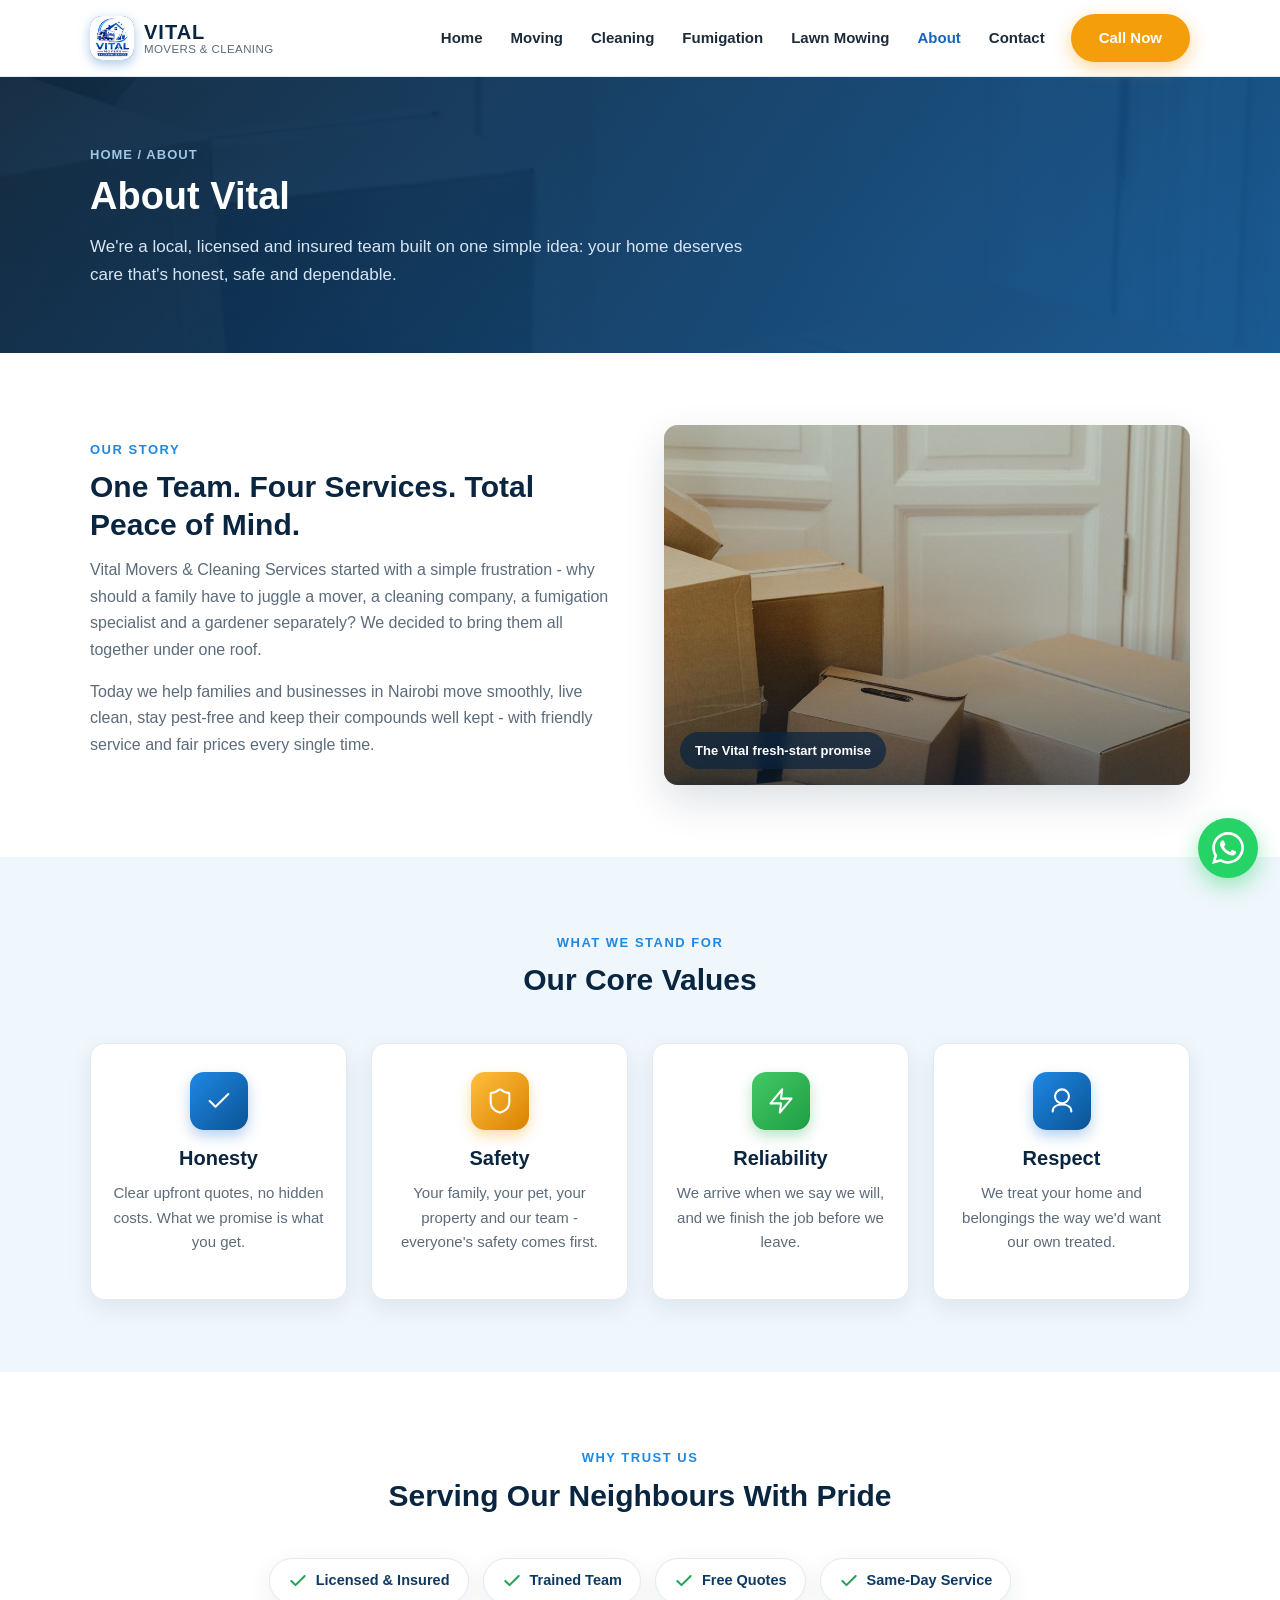
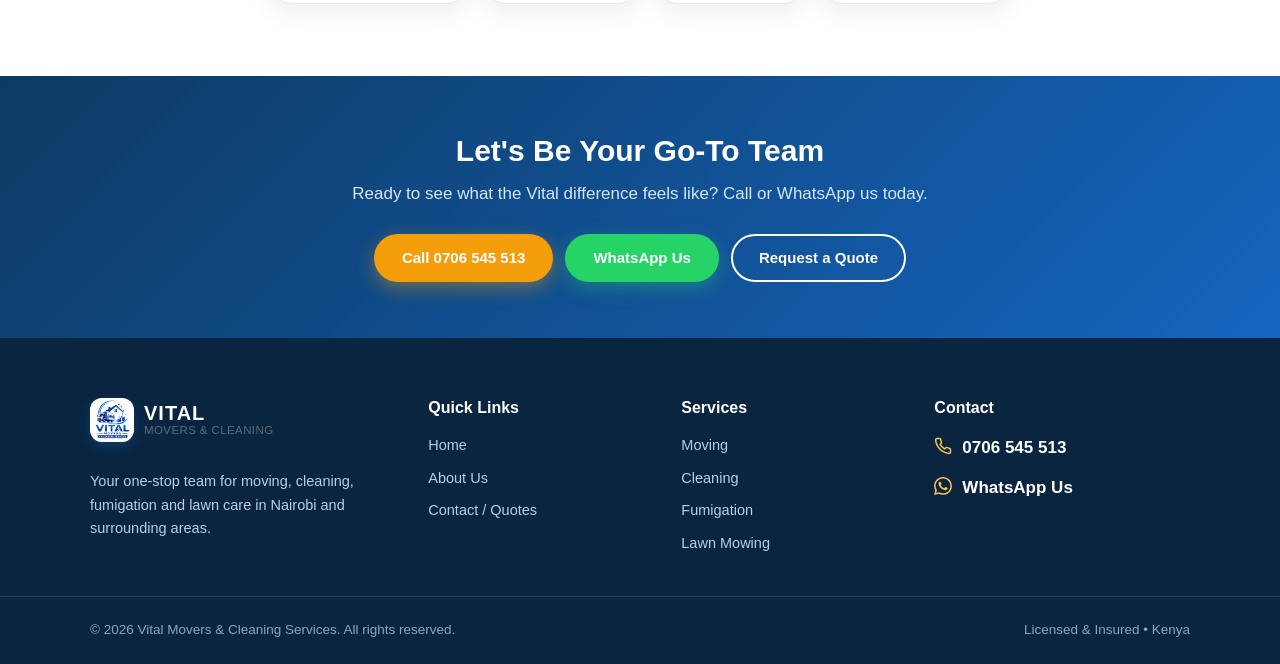
==== about.html @ 41d0fff6 "Initial commit: Vital Movers website" ====
<!DOCTYPE html>
<html lang="en">
<head>
  <meta charset="UTF-8" />
  <meta name="viewport" content="width=device-width, initial-scale=1.0" />
  <title>About Us | Vital Movers &amp; Cleaning Services</title>
  <meta name="description" content="Meet Vital Movers and Cleaning Services - a licensed and insured local team for moving, cleaning, fumigation and lawn care in Nairobi and surrounding areas. Call 0706 545 513." />
  <link rel="stylesheet" href="css/style.css" />
</head>
<body>

  <!-- ================= HEADER ================= -->
  <header class="site-header" id="site-header">
    <div class="container header-inner">
      <a href="index.html" class="brand" aria-label="Vital Movers &amp; Cleaning Services - Home">
        <span class="brand-mark">
          <img src="img/logo.png" alt="Vital Movers &amp; Cleaning Services logo" />
        </span>
        <span class="brand-text">
          <strong>VITAL</strong>
          <span>Movers &amp; Cleaning</span>
        </span>
      </a>
      <nav class="main-nav" id="main-nav" aria-label="Main navigation">
        <a href="index.html">Home</a>
        <a href="moving.html">Moving</a>
        <a href="cleaning.html">Cleaning</a>
        <a href="fumigation.html">Fumigation</a>
        <a href="lawn-mowing.html">Lawn Mowing</a>
        <a href="about.html" class="active">About</a>
        <a href="contact.html">Contact</a>
        <a href="tel:+254706545513" class="btn btn-gold nav-call">Call Now</a>
      </nav>
      <button class="nav-toggle" id="nav-toggle" aria-label="Toggle menu" aria-expanded="false">
        <span></span><span></span><span></span>
      </button>
    </div>
  </header>

  <!-- ================= PAGE HERO ================= -->
  <section class="page-hero about">
    <div class="container">
      <span class="breadcrumb">Home / About</span>
      <h1>About Vital</h1>
      <p>We're a local, licensed and insured team built on one simple idea: your home deserves care that's honest, safe and dependable.</p>
    </div>
  </section>

  <!-- ================= STORY ================= -->
  <section class="section">
    <div class="container split">
      <div>
        <span class="eyebrow">Our Story</span>
        <h2>One Team. Four Services. Total Peace of Mind.</h2>
        <p>
          Vital Movers &amp; Cleaning Services started with a simple frustration - why should a
          family have to juggle a mover, a cleaning company, a fumigation specialist and a
          gardener separately? We decided to bring them all together under one roof.
        </p>
        <p>
          Today we help families and businesses in Nairobi move smoothly, live clean,
          stay pest-free and keep their compounds well kept - with friendly service and fair
          prices every single time.
        </p>
      </div>
      <figure class="split-media">
        <img src="img/moving-2.jpg" alt="Moving boxes stacked in a bright new home - a fresh start" loading="lazy" />
        <figcaption>The Vital fresh-start promise</figcaption>
      </figure>
    </div>
  </section>

  <!-- ================= VALUES ================= -->
  <section class="section alt">
    <div class="container">
      <div class="section-title">
        <span class="eyebrow">What We Stand For</span>
        <h2>Our Core Values</h2>
      </div>
      <div class="services-grid">
        <div class="card value-card">
          <span class="card-icon">
            <svg viewBox="0 0 24 24" fill="none" stroke="currentColor" stroke-width="1.8" stroke-linecap="round" stroke-linejoin="round"><path d="M20 6 9 17l-5-5"/></svg>
          </span>
          <h3>Honesty</h3>
          <p>Clear upfront quotes, no hidden costs. What we promise is what you get.</p>
        </div>
        <div class="card value-card">
          <span class="card-icon gold">
            <svg viewBox="0 0 24 24" fill="none" stroke="currentColor" stroke-width="1.8" stroke-linecap="round" stroke-linejoin="round"><path d="M20 13c0 5-3.5 7.5-7.66 8.95a1 1 0 0 1-.67-.01C7.5 20.5 4 18 4 13V6a1 1 0 0 1 1-1c2 0 4.5-1.2 6.24-2.72a1.17 1.17 0 0 1 1.52 0C14.51 3.81 17 5 19 5a1 1 0 0 1 1 1z"/></svg>
          </span>
          <h3>Safety</h3>
          <p>Your family, your pet, your property and our team - everyone's safety comes first.</p>
        </div>
        <div class="card value-card">
          <span class="card-icon green">
            <svg viewBox="0 0 24 24" fill="none" stroke="currentColor" stroke-width="1.8" stroke-linecap="round" stroke-linejoin="round"><path d="M13 2 3 14h9l-1 8 10-12h-9l1-8z"/></svg>
          </span>
          <h3>Reliability</h3>
          <p>We arrive when we say we will, and we finish the job before we leave.</p>
        </div>
        <div class="card value-card">
          <span class="card-icon">
            <svg viewBox="0 0 24 24" fill="none" stroke="currentColor" stroke-width="1.8" stroke-linecap="round" stroke-linejoin="round"><circle cx="12" cy="8" r="6"/><path d="M4 21c0-4 3.5-6 8-6s8 2 8 6"/></svg>
          </span>
          <h3>Respect</h3>
          <p>We treat your home and belongings the way we'd want our own treated.</p>
        </div>
      </div>
    </div>
  </section>

  <!-- ================= STATS / TRUST ================= -->
  <section class="section">
    <div class="container">
      <div class="section-title">
        <span class="eyebrow">Why Trust Us</span>
        <h2>Serving Our Neighbours With Pride</h2>
      </div>
      <ul class="trust">
        <li><svg viewBox="0 0 24 24" fill="none" stroke="currentColor" stroke-width="2.4" stroke-linecap="round" stroke-linejoin="round"><path d="M20 6 9 17l-5-5"/></svg> Licensed &amp; Insured</li>
        <li><svg viewBox="0 0 24 24" fill="none" stroke="currentColor" stroke-width="2.4" stroke-linecap="round" stroke-linejoin="round"><path d="M20 6 9 17l-5-5"/></svg> Trained Team</li>
        <li><svg viewBox="0 0 24 24" fill="none" stroke="currentColor" stroke-width="2.4" stroke-linecap="round" stroke-linejoin="round"><path d="M20 6 9 17l-5-5"/></svg> Free Quotes</li>
        <li><svg viewBox="0 0 24 24" fill="none" stroke="currentColor" stroke-width="2.4" stroke-linecap="round" stroke-linejoin="round"><path d="M20 6 9 17l-5-5"/></svg> Same-Day Service</li>
      </ul>
    </div>
  </section>

  <!-- ================= CTA ================= -->
  <section class="cta-band">
    <div class="container">
      <h2>Let's Be Your Go-To Team</h2>
      <p>Ready to see what the Vital difference feels like? Call or WhatsApp us today.</p>
      <div style="display:flex;flex-wrap:wrap;gap:12px;justify-content:center;">
        <a href="tel:+254706545513" class="btn btn-gold">Call 0706 545 513</a>
        <a href="https://wa.me/254706545513" target="_blank" rel="noopener" class="btn btn-wa">WhatsApp Us</a>
        <a href="contact.html" class="btn btn-outline" style="border-color:#ffffff;color:#fff;">Request a Quote</a>
      </div>
    </div>
  </section>

  <!-- ================= FOOTER ================= -->
  <footer class="site-footer">
    <div class="container">
      <div class="footer-grid">
        <div>
          <a href="index.html" class="brand" style="margin-bottom:14px;">
            <span class="brand-mark">
              <img src="img/logo.png" alt="Vital Movers &amp; Cleaning Services logo" />
            </span>
            <span class="brand-text">
              <strong style="color:#fff;">VITAL</strong>
              <span>Movers &amp; Cleaning</span>
            </span>
          </a>
          <p style="margin-top:14px;font-size:14.5px;">Your one-stop team for moving, cleaning, fumigation and lawn care in Nairobi and surrounding areas.</p>
        </div>
        <div>
          <h4>Quick Links</h4>
          <ul class="footer-links">
            <li><a href="index.html">Home</a></li>
            <li><a href="about.html">About Us</a></li>
            <li><a href="contact.html">Contact / Quotes</a></li>
          </ul>
        </div>
        <div>
          <h4>Services</h4>
          <ul class="footer-links">
            <li><a href="moving.html">Moving</a></li>
            <li><a href="cleaning.html">Cleaning</a></li>
            <li><a href="fumigation.html">Fumigation</a></li>
            <li><a href="lawn-mowing.html">Lawn Mowing</a></li>
          </ul>
        </div>
        <div>
          <h4>Contact</h4>
          <ul class="footer-contact">
            <li>
              <svg viewBox="0 0 24 24" fill="none" stroke="currentColor" stroke-width="2" stroke-linecap="round" stroke-linejoin="round"><path d="M22 16.92v3a2 2 0 0 1-2.18 2 19.79 19.79 0 0 1-8.63-3.07 19.5 19.5 0 0 1-6-6 19.79 19.79 0 0 1-3.07-8.67A2 2 0 0 1 4.11 2h3a2 2 0 0 1 2 1.72c.13.96.36 1.9.7 2.81a2 2 0 0 1-.45 2.11L8.09 9.91a16 16 0 0 0 6 6l1.27-1.27a2 2 0 0 1 2.11-.45c.91.34 1.85.57 2.81.7A2 2 0 0 1 22 16.92z"/></svg>
              <a class="call-link" href="tel:+254706545513">0706 545 513</a>
            </li>
            <li>
              <svg viewBox="0 0 24 24" fill="currentColor"><path d="M17.472 14.382c-.297-.149-1.758-.867-2.03-.967-.273-.099-.471-.148-.67.15-.197.297-.767.966-.94 1.164-.173.199-.347.223-.644.075-.297-.15-1.255-.463-2.39-1.475-.883-.788-1.48-1.761-1.653-2.059-.173-.297-.018-.458.13-.606.134-.133.298-.347.446-.52.149-.174.198-.298.298-.497.099-.198.05-.371-.025-.52-.075-.149-.669-1.612-.916-2.207-.242-.579-.487-.5-.669-.51-.173-.008-.371-.01-.57-.01-.198 0-.52.074-.792.372-.272.297-1.04 1.016-1.04 2.479 0 1.462 1.065 2.875 1.213 3.074.149.198 2.096 3.2 5.077 4.487.709.306 1.262.489 1.694.625.712.227 1.36.195 1.871.118.571-.085 1.758-.719 2.006-1.413.248-.694.248-1.289.173-1.413-.074-.124-.272-.198-.57-.347m-5.421 7.403h-.004a9.87 9.87 0 0 1-5.031-1.378l-.361-.214-3.741.982.998-3.648-.235-.374a9.86 9.86 0 0 1-1.51-5.26c.001-5.45 4.436-9.884 9.888-9.884 2.64 0 5.122 1.03 6.988 2.898a9.825 9.825 0 0 1 2.893 6.994c-.003 5.45-4.437 9.884-9.885 9.884m8.413-18.297A11.815 11.815 0 0 0 12.05 0C5.495 0 .16 5.335.157 11.892c0 2.096.547 4.142 1.588 5.945L.057 24l6.305-1.654a11.882 11.882 0 0 0 5.683 1.448h.005c6.554 0 11.89-5.335 11.893-11.893a11.821 11.821 0 0 0-3.48-8.413Z"/></svg>
              <a class="call-link" href="https://wa.me/254706545513" target="_blank" rel="noopener">WhatsApp Us</a>
            </li>
          </ul>
        </div>
      </div>
    </div>
    <div class="footer-bottom">
      <div class="container">
        <span>© <span id="year"></span> Vital Movers &amp; Cleaning Services. All rights reserved.</span>
        <span>Licensed &amp; Insured • Kenya</span>
      </div>
    </div>
  </footer>

  <!-- WhatsApp floating button -->
  <a href="https://wa.me/254706545513" class="whatsapp-float" target="_blank" rel="noopener" aria-label="Chat with us on WhatsApp">
    <svg viewBox="0 0 24 24" fill="currentColor"><path d="M17.472 14.382c-.297-.149-1.758-.867-2.03-.967-.273-.099-.471-.148-.67.15-.197.297-.767.966-.94 1.164-.173.199-.347.223-.644.075-.297-.15-1.255-.463-2.39-1.475-.883-.788-1.48-1.761-1.653-2.059-.173-.297-.018-.458.13-.606.134-.133.298-.347.446-.52.149-.174.198-.298.298-.497.099-.198.05-.371-.025-.52-.075-.149-.669-1.612-.916-2.207-.242-.579-.487-.5-.669-.51-.173-.008-.371-.01-.57-.01-.198 0-.52.074-.792.372-.272.297-1.04 1.016-1.04 2.479 0 1.462 1.065 2.875 1.213 3.074.149.198 2.096 3.2 5.077 4.487.709.306 1.262.489 1.694.625.712.227 1.36.195 1.871.118.571-.085 1.758-.719 2.006-1.413.248-.694.248-1.289.173-1.413-.074-.124-.272-.198-.57-.347m-5.421 7.403h-.004a9.87 9.87 0 0 1-5.031-1.378l-.361-.214-3.741.982.998-3.648-.235-.374a9.86 9.86 0 0 1-1.51-5.26c.001-5.45 4.436-9.884 9.888-9.884 2.64 0 5.122 1.03 6.988 2.898a9.825 9.825 0 0 1 2.893 6.994c-.003 5.45-4.437 9.884-9.885 9.884m8.413-18.297A11.815 11.815 0 0 0 12.05 0C5.495 0 .16 5.335.157 11.892c0 2.096.547 4.142 1.588 5.945L.057 24l6.305-1.654a11.882 11.882 0 0 0 5.683 1.448h.005c6.554 0 11.89-5.335 11.893-11.893a11.821 11.821 0 0 0-3.48-8.413Z"/></svg>
  </a>

  <script src="js/main.js"></script>
  <script>document.getElementById("year").textContent = new Date().getFullYear();</script>
</body>
</html>
---- css/style.css ----
/* ============================================================
   Vital Movers & Cleaning Services
   Shared stylesheet - Professional blue + white theme
   ============================================================ */

:root {
  --blue-900: #0a2540;
  --blue-800: #0d3a63;
  --blue-700: #0b5394;
  --blue-600: #1565c0;
  --blue-500: #1e88e5;
  --blue-100: #d9ecfb;
  --blue-50: #eff6fc;
  --white: #ffffff;
  --ink: #1c2b3a;
  --muted: #5c6b7a;
  --line: #e2eaf2;
  --accent: #f59e0b;
  --accent-dark: #d98200;
  --wa: #25d366;
  --radius: 14px;
  --radius-sm: 10px;
  --shadow: 0 8px 24px rgba(10, 37, 64, 0.08);
  --shadow-lg: 0 16px 40px rgba(10, 37, 64, 0.14);
  --maxw: 1140px;
}

* { box-sizing: border-box; margin: 0; padding: 0; }

html { scroll-behavior: smooth; }

body {
  font-family: "Segoe UI", "Helvetica Neue", Arial, sans-serif;
  color: var(--ink);
  background: var(--white);
  line-height: 1.65;
  -webkit-font-smoothing: antialiased;
}

img { max-width: 100%; display: block; }
a { color: var(--blue-600); text-decoration: none; }
a:hover { color: var(--blue-700); }
ul { list-style: none; }

.container {
  width: 100%;
  max-width: var(--maxw);
  margin: 0 auto;
  padding: 0 20px;
}

.section { padding: 72px 0; }
.section.alt { background: var(--blue-50); }
.section.tight { padding: 48px 0; }

/* ---------- Typography ---------- */
h1, h2, h3, h4 { color: var(--blue-900); line-height: 1.25; }
h2 { font-size: 30px; margin-bottom: 12px; }
h3 { font-size: 20px; margin-bottom: 8px; }
.section-title { text-align: center; max-width: 640px; margin: 0 auto 44px; }
.section-title .eyebrow,
.eyebrow {
  display: inline-block;
  color: var(--blue-500);
  font-weight: 700;
  letter-spacing: 1.5px;
  text-transform: uppercase;
  font-size: 13px;
  margin-bottom: 8px;
}
.section-title p { color: var(--muted); }

/* ---------- Buttons ---------- */
.btn {
  display: inline-flex;
  align-items: center;
  justify-content: center;
  gap: 8px;
  padding: 13px 26px;
  border-radius: 999px;
  font-weight: 700;
  font-size: 15px;
  border: 2px solid transparent;
  cursor: pointer;
  transition: transform .15s ease, box-shadow .15s ease, background .15s ease;
  line-height: 1.2;
}
.btn svg { width: 18px; height: 18px; flex: 0 0 auto; }
.btn:hover { transform: translateY(-2px); }
.btn:focus-visible { outline: 2px solid var(--blue-500); outline-offset: 2px; }
.btn:active { transform: translateY(1px); }

.btn-blue { background: var(--blue-600); color: #fff; box-shadow: var(--shadow); }
.btn-blue:hover { background: var(--blue-700); color: #fff; }

.btn-gold { background: var(--accent); color: #fff; box-shadow: 0 6px 18px rgba(245, 158, 11, .4); }
.btn-gold:hover { background: var(--accent-dark); color: #fff; }

.btn-wa { background: var(--wa); color: #fff; box-shadow: 0 6px 18px rgba(37, 211, 102, .35); }
.btn-wa:hover { background: #1eb958; color: #fff; }

.btn-outline { border-color: #cddae6; color: var(--blue-800); background: transparent; }
.btn-outline:hover { border-color: var(--blue-600); color: var(--blue-600); background: var(--blue-50); }

.btn-sm { padding: 9px 18px; font-size: 14px; }

/* ---------- Header / Nav ---------- */
.site-header {
  position: sticky;
  top: 0;
  z-index: 100;
  background: var(--white);
  border-bottom: 1px solid var(--line);
  transition: box-shadow .2s ease;
}
.site-header.scrolled { box-shadow: var(--shadow); }

.header-inner { display: flex; align-items: center; justify-content: space-between; height: 76px; }

.brand { display: inline-flex; align-items: center; gap: 10px; }
.brand-mark {
  width: 44px; height: 44px;
  background: linear-gradient(135deg, var(--blue-600), var(--blue-800));
  border-radius: 12px;
  display: inline-flex; align-items: center; justify-content: center;
  color: #fff;
  flex: 0 0 auto;
  box-shadow: 0 4px 12px rgba(21, 101, 192, .35);
}
.brand-mark svg { width: 24px; height: 24px; }
.brand-mark img { width: 100%; height: 100%; object-fit: cover; border-radius: 12px; }
.brand-text { display: flex; flex-direction: column; line-height: 1.1; }
.brand-text strong { font-size: 20px; letter-spacing: 1px; color: var(--blue-900); }
.brand-text span { font-size: 11.5px; letter-spacing: .4px; color: var(--muted); text-transform: uppercase; }

.main-nav { display: flex; align-items: center; gap: 4px; }
.main-nav > a:not(.btn) {
  padding: 8px 12px;
  color: var(--ink);
  font-weight: 600;
  font-size: 15px;
  border-radius: 8px;
  transition: color .15s ease, background .15s ease;
}
.main-nav > a:not(.btn):hover { color: var(--blue-600); background: var(--blue-50); }
.main-nav > a.active { color: var(--blue-600); }
.main-nav > a:focus-visible { outline: 2px solid var(--blue-500); outline-offset: 2px; }
.main-nav .nav-call { margin-left: 10px; }

.nav-toggle {
  display: none;
  flex-direction: column;
  gap: 5px;
  background: none;
  border: 0;
  cursor: pointer;
  padding: 8px;
}
.nav-toggle span {
  width: 24px; height: 3px;
  background: var(--blue-900);
  border-radius: 3px;
  transition: transform .2s ease, opacity .2s ease;
}
.nav-toggle.active span:nth-child(1) { transform: translateY(8px) rotate(45deg); }
.nav-toggle.active span:nth-child(2) { opacity: 0; }
.nav-toggle.active span:nth-child(3) { transform: translateY(-8px) rotate(-45deg); }
.nav-toggle:focus-visible { outline: 2px solid var(--blue-500); outline-offset: 2px; }

/* ---------- Hero ---------- */
.hero {
  position: relative;
  color: #fff;
  background:
    radial-gradient(1200px 600px at 85% -10%, rgba(30, 136, 229, .5), transparent 60%),
    linear-gradient(115deg, rgba(10, 37, 64, .93) 0%, rgba(13, 58, 99, .9) 55%, rgba(11, 83, 148, .88) 100%),
    url("../img/moving.jpg") center / cover no-repeat;
  padding: 96px 0 110px;
  overflow: hidden;
}
.hero::after {
  content: "";
  position: absolute;
  inset: auto -20% -60% -20%;
  height: 80%;
  background: radial-gradient(600px 300px at 15% 100%, rgba(245, 158, 11, .25), transparent 70%);
  pointer-events: none;
}
.hero-grid {
  display: grid;
  grid-template-columns: 1.15fr .85fr;
  gap: 48px;
  align-items: center;
  position: relative;
  z-index: 1;
}
.hero h1 { color: #fff; font-size: 44px; margin-bottom: 16px; }
.hero h1 .hl { color: #ffc35c; }
.hero p.lead { color: #d7e6f5; font-size: 18px; max-width: 540px; margin-bottom: 28px; }
.hero-cta { display: flex; flex-wrap: wrap; gap: 12px; margin-bottom: 30px; }

.hero-badges {
  display: flex; flex-wrap: wrap; gap: 18px;
  color: #d7e6f5; font-size: 14px; font-weight: 600;
}
.hero-badges li { display: inline-flex; align-items: center; gap: 7px; }
.hero-badges svg { width: 18px; height: 18px; color: #ffc35c; }

.hero-panel {
  background: rgba(255, 255, 255, .08);
  border: 1px solid rgba(255, 255, 255, .18);
  backdrop-filter: blur(6px);
  border-radius: var(--radius);
  padding: 26px;
}
.hero-panel h3 { color: #fff; font-size: 18px; margin-bottom: 6px; }
.hero-panel p { color: #d7e6f5; font-size: 14px; margin-bottom: 18px; }
.hero-panel .service-strip { display: flex; flex-direction: column; gap: 10px; }
.hero-panel .service-strip a {
  display: flex; align-items: center; gap: 12px;
  background: rgba(255,255,255,.1);
  padding: 12px 14px;
  border-radius: var(--radius-sm);
  color: #fff;
  font-weight: 600;
  font-size: 15px;
  border: 1px solid rgba(255,255,255,.12);
  transition: background .15s ease;
}
.hero-panel .service-strip a:hover { background: rgba(255,255,255,.2); color: #fff; }
.hero-panel .service-strip svg { width: 22px; height: 22px; color: #ffc35c; }
.hero-panel .service-strip small {
  display: block; color: #bcd3e8; font-weight: 500; font-size: 12.5px;
}

/* ---------- Page hero (inner pages) ---------- */
.page-hero {
  background:
    linear-gradient(135deg, rgba(10, 37, 64, .93) 0%, rgba(11, 83, 148, .9) 100%),
    url("../img/moving.jpg") center / cover no-repeat;
  color: #fff;
  padding: 64px 0;
  position: relative;
  overflow: hidden;
}
.page-hero.moving {
  background: linear-gradient(135deg, rgba(10, 37, 64, .93) 0%, rgba(11, 83, 148, .9) 100%), url("../img/moving.jpg") center / cover no-repeat;
}
.page-hero.cleaning {
  background: linear-gradient(135deg, rgba(10, 37, 64, .9) 0%, rgba(21, 101, 192, .88) 100%), url("../img/cleaning.jpg") center / cover no-repeat;
}
.page-hero.fumigation {
  background: linear-gradient(135deg, rgba(10, 37, 64, .9) 0%, rgba(30, 90, 110, .88) 100%), url("../img/fumigation.jpg") center / cover no-repeat;
}
.page-hero.lawn {
  background: linear-gradient(135deg, rgba(10, 37, 64, .88) 0%, rgba(14, 88, 72, .86) 100%), url("../img/lawn.jpg") center / cover no-repeat;
}
.page-hero.about {
  background: linear-gradient(135deg, rgba(10, 37, 64, .92) 0%, rgba(11, 83, 148, .9) 100%), url("../img/moving-2.jpg") center / cover no-repeat;
}
.page-hero::before {
  content: "";
  position: absolute;
  inset: auto -10% -70% -10%;
  height: 90%;
  background: radial-gradient(500px 260px at 80% 100%, rgba(245,158,11,.22), transparent 70%);
}
.page-hero h1 { color: #fff; font-size: 38px; margin: 6px 0 12px; position: relative; z-index: 1; }
.page-hero p { color: #d7e6f5; max-width: 680px; font-size: 17px; position: relative; z-index: 1; }
.breadcrumb { color: #9fc4e5; font-size: 13px; letter-spacing: 1px; text-transform: uppercase; font-weight: 700; position: relative; z-index: 1; }

/* ---------- Service cards (home) ---------- */
.services-grid {
  display: grid;
  grid-template-columns: repeat(4, 1fr);
  gap: 24px;
}
.card {
  background: var(--white);
  border: 1px solid var(--line);
  border-radius: var(--radius);
  box-shadow: var(--shadow);
  padding: 28px 24px;
  display: flex;
  flex-direction: column;
  transition: transform .18s ease, box-shadow .18s ease;
}
.card:hover { transform: translateY(-6px); box-shadow: var(--shadow-lg); }
.card-icon {
  width: 58px; height: 58px;
  border-radius: 14px;
  background: linear-gradient(135deg, var(--blue-500), var(--blue-700));
  display: inline-flex; align-items: center; justify-content: center;
  color: #fff;
  margin-bottom: 18px;
  box-shadow: 0 6px 14px rgba(21, 101, 192, .3);
}
.card-icon.gold { background: linear-gradient(135deg, #ffbf3d, var(--accent-dark)); box-shadow: 0 6px 14px rgba(245,158,11,.35); }
.card-icon.green { background: linear-gradient(135deg, #43c965, #1e9e44); box-shadow: 0 6px 14px rgba(30,158,68,.3); }
.card-icon svg { width: 28px; height: 28px; }
.card h3 { margin-bottom: 10px; }
.card p { color: var(--muted); font-size: 15px; margin-bottom: 16px; flex: 1; }
.card ul.features { margin-bottom: 18px; display: grid; gap: 8px; }
.card ul.features li {
  display: flex; gap: 8px; font-size: 14px; color: var(--ink);
}
.card ul.features svg { width: 16px; height: 16px; flex: 0 0 auto; color: #23a256; margin-top: 4px; }
.card .card-link { font-weight: 700; color: var(--blue-600); font-size: 15px; }
.card .card-link:hover { color: var(--blue-700); }

/* Card with image on top */
.card-img-top { padding: 0; overflow: hidden; }
.card-media {
  position: relative;
  height: 185px;
  overflow: hidden;
  background: var(--blue-100);
}
.card-media img {
  width: 100%; height: 100%;
  object-fit: cover;
  transform: scale(1.001);
  transition: transform .7s cubic-bezier(.2, .7, .2, 1);
}
.card:hover .card-media img { transform: scale(1.14) rotate(1deg); }
.card-media::after {
  content: "";
  position: absolute; inset: 0;
  background: linear-gradient(180deg, rgba(10, 37, 64, 0) 45%, rgba(10, 37, 64, .35) 100%);
  opacity: .55;
  transition: opacity .3s ease;
}
.card:hover .card-media::after { opacity: .9; }
.card-img-top .card-icon {
  position: relative;
  margin: -32px 0 16px 22px;
  z-index: 2;
  border: 4px solid #fff;
  box-shadow: 0 10px 22px rgba(10, 37, 64, .28);
}
.card-body { padding: 24px 24px 26px; display: flex; flex-direction: column; flex: 1; }
.card-body h3 { margin-bottom: 10px; }
.card-body p { flex: 1; }
.mini-card { transition: transform .18s ease, box-shadow .18s ease; }
.mini-card:hover { transform: translateY(-5px); box-shadow: var(--shadow-lg); }
.mini-card svg { transition: transform .25s ease; }
.mini-card:hover svg { transform: scale(1.18) rotate(-6deg); }


/* ---------- Feature/split rows ---------- */
.split {
  display: grid;
  grid-template-columns: 1fr 1fr;
  gap: 48px;
  align-items: center;
}
.split-visual {
  border-radius: var(--radius);
  background: linear-gradient(135deg, var(--blue-100), var(--blue-50));
  border: 1px solid var(--line);
  min-height: 320px;
  display: flex; align-items: center; justify-content: center;
  color: var(--blue-600);
  padding: 24px;
}
.split-visual svg { width: 120px; height: 120px; opacity: .85; }
.split-media {
  position: relative;
  border-radius: var(--radius);
  overflow: hidden;
  box-shadow: var(--shadow-lg);
  height: 360px;
  background: var(--blue-100);
}
.split-media img {
  width: 100%; height: 100%;
  object-fit: cover;
  transform: scale(1.001);
  transition: transform .7s cubic-bezier(.2, .7, .2, 1);
}
.split-media:hover img { transform: scale(1.1) rotate(.6deg); }
.split-media::after { content: ""; position: absolute; inset: 0; background: linear-gradient(180deg, transparent 55%, rgba(10, 37, 64, .5)); }
.split-media figcaption {
  position: absolute;
  left: 16px; bottom: 16px;
  z-index: 1;
  background: rgba(10, 37, 64, .72);
  color: #fff;
  padding: 8px 15px;
  border-radius: 999px;
  font-weight: 700;
  font-size: 13px;
  backdrop-filter: blur(4px);
}
.split h2 { margin-bottom: 14px; }

/* Photo gallery strip */
.gallery { display: grid; grid-template-columns: 1fr 1fr; gap: 20px; }
.gallery figure {
  position: relative;
  border-radius: var(--radius-sm);
  overflow: hidden;
  height: 235px;
  box-shadow: var(--shadow);
  background: var(--blue-100);
}
.gallery img {
  width: 100%; height: 100%;
  object-fit: cover;
  transform: scale(1.001);
  transition: transform .7s cubic-bezier(.2, .7, .2, 1);
}
.gallery figure:hover img { transform: scale(1.1) rotate(.5deg); }
.gallery figcaption {
  position: absolute;
  left: 0; right: 0; bottom: 0;
  padding: 30px 15px 12px;
  color: #fff;
  font-weight: 700;
  font-size: 14px;
  background: linear-gradient(180deg, transparent, rgba(10, 37, 64, .8));
}

/* Scrolling photo strip (right to left) */
.strip-marquee { background: var(--blue-50); padding: 24px 0; overflow: hidden; }
.marquee { overflow: hidden; }
.marquee-track { display: flex; width: max-content; animation: marquee-scroll 45s linear infinite; }
.marquee:hover .marquee-track { animation-play-state: paused; }
.marquee-group { display: flex; gap: 20px; padding-right: 20px; }
.marquee-group img {
  width: 300px; height: 200px;
  object-fit: cover;
  border-radius: var(--radius-sm);
  box-shadow: var(--shadow);
  flex: 0 0 auto;
}
@keyframes marquee-scroll {
  from { transform: translateX(0); }
  to { transform: translateX(-50%); }
}
@media (prefers-reduced-motion: reduce) {
  .marquee-track { animation: none; }
}

.split p { color: var(--muted); margin-bottom: 16px; }
.split ul.checklist { display: grid; gap: 10px; margin-bottom: 22px; }
.split ul.checklist li { display: flex; gap: 10px; }
.split ul.checklist svg { width: 20px; height: 20px; flex: 0 0 auto; color: #23a256; margin-top: 3px; }

/* ---------- Grid of items (service sub-lists) ---------- */
.grid-3 { display: grid; grid-template-columns: repeat(3, 1fr); gap: 24px; }
.mini-card {
  background: var(--white);
  border: 1px solid var(--line);
  border-radius: var(--radius);
  padding: 24px;
  box-shadow: var(--shadow);
}
.mini-card svg { width: 30px; height: 30px; color: var(--blue-600); margin-bottom: 12px; }
.mini-card h3 { font-size: 18px; }
.mini-card p { color: var(--muted); font-size: 14.5px; }
.mini-card-img {
  width: 100%; height: 170px;
  object-fit: cover;
  border-radius: var(--radius-sm);
  margin-bottom: 16px;
  display: block;
}
.photo-brand {
  position: relative;
  overflow: hidden;
  border-radius: var(--radius-sm);
  margin-bottom: 16px;
  line-height: 0;
}
.photo-brand img {
  width: 100%; height: 240px;
  object-fit: cover;
  display: block;
}
.brand-tag {
  position: absolute;
  left: 10px; bottom: 10px;
  display: inline-flex; align-items: center; gap: 8px;
  background: rgba(10, 37, 64, .88);
  color: #fff;
  padding: 7px 12px;
  border-radius: 10px;
  line-height: 1.1;
  backdrop-filter: blur(3px);
}
.brand-tag img { width: 26px; height: 26px; border-radius: 6px; object-fit: cover; }
.brand-tag strong { font-size: 12px; letter-spacing: .6px; display: block; }
.brand-tag small { font-size: 9.5px; color: #b9cfe3; text-transform: uppercase; letter-spacing: .5px; }

/* ---------- Steps ---------- */
.steps { display: grid; grid-template-columns: repeat(4, 1fr); gap: 20px; counter-reset: step; }
.step { position: relative; background: var(--white); border: 1px solid var(--line); border-radius: var(--radius); padding: 26px 22px 22px; box-shadow: var(--shadow); }
.step-num {
  font-size: 34px; font-weight: 800; color: var(--blue-100);
  margin-bottom: 10px; line-height: 1;
}
.step h3 { font-size: 17px; margin-bottom: 6px; }
.step p { color: var(--muted); font-size: 14px; }

/* ---------- CTA band ---------- */
.cta-band {
  background: linear-gradient(135deg, var(--blue-800), var(--blue-600));
  color: #fff;
  padding: 56px 0;
  text-align: center;
}
.cta-band h2 { color: #fff; margin-bottom: 10px; }
.cta-band p { color: #d7e6f5; max-width: 620px; margin: 0 auto 26px; font-size: 17px; }
.cta-band .btn { }

/* ---------- Testimonial/quote ---------- */
.quotes { display: grid; grid-template-columns: repeat(3, 1fr); gap: 24px; }
.quote {
  background: var(--white);
  border: 1px solid var(--line);
  border-radius: var(--radius);
  padding: 24px;
  box-shadow: var(--shadow);
  display: flex; flex-direction: column; gap: 14px;
}
.quote .stars { color: var(--accent); font-size: 18px; letter-spacing: 2px; }
.quote blockquote { color: var(--ink); font-size: 15px; flex: 1; }
.quote footer { font-weight: 700; color: var(--blue-800); font-size: 14px; }
.quote footer small { display: block; color: var(--muted); font-weight: 500; }

/* ---------- Trust badges ---------- */
.trust {
  display: flex; flex-wrap: wrap; justify-content: center; gap: 14px;
  margin-top: 40px;
}
.trust li {
  display: inline-flex; align-items: center; gap: 8px;
  background: var(--white);
  border: 1px solid var(--line);
  padding: 10px 18px;
  border-radius: 999px;
  font-weight: 700; font-size: 14.5px;
  color: var(--blue-800);
  box-shadow: var(--shadow);
}
.trust svg { width: 20px; height: 20px; color: #23a256; }

/* ---------- Footer ---------- */
.site-footer { background: var(--blue-900); color: #b9cee2; padding: 60px 0 0; }
.footer-grid {
  display: grid;
  grid-template-columns: 1.4fr 1fr 1fr 1.2fr;
  gap: 40px;
  padding-bottom: 40px;
}
.site-footer h4 { color: #fff; font-size: 16px; margin-bottom: 16px; }
.site-footer .brand-text strong { color: #fff; }
.site-footer a { color: #b9cee2; }
.site-footer a:hover { color: #fff; }
.footer-links { display: grid; gap: 9px; font-size: 14.5px; }
.footer-contact { display: grid; gap: 12px; font-size: 14.5px; }
.footer-contact li { display: flex; gap: 10px; align-items: flex-start; }
.footer-contact svg { width: 18px; height: 18px; flex: 0 0 auto; color: #ffc35c; margin-top: 3px; }
.footer-contact .call-link { font-weight: 700; color: #fff; font-size: 17px; }
.footer-bottom {
  border-top: 1px solid rgba(255,255,255,.12);
  padding: 22px 0;
  font-size: 13.5px;
  color: #8aa6c0;
}
.footer-bottom .container { display: flex; justify-content: space-between; flex-wrap: wrap; gap: 8px; }

/* ---------- WhatsApp float ---------- */
.whatsapp-float {
  position: fixed;
  right: 22px;
  bottom: 22px;
  z-index: 200;
  width: 60px; height: 60px;
  background: var(--wa);
  border-radius: 50%;
  display: flex; align-items: center; justify-content: center;
  color: #fff;
  box-shadow: 0 8px 22px rgba(37, 211, 102, .45);
  transition: transform .15s ease;
}
.whatsapp-float:hover { transform: scale(1.08); color: #fff; }
.whatsapp-float svg { width: 32px; height: 32px; }

/* ---------- Contact page ---------- */
.contact-grid { display: grid; grid-template-columns: 1fr 1.1fr; gap: 40px; align-items: start; }
.contact-info-card {
  background: var(--blue-50);
  border: 1px solid var(--line);
  border-radius: var(--radius);
  padding: 28px;
}
.contact-info-card h3 { margin-bottom: 18px; }
.contact-info-list { display: grid; gap: 20px; }
.contact-info-list li { display: flex; gap: 14px; }
.contact-chip {
  width: 46px; height: 46px; flex: 0 0 auto;
  border-radius: 12px;
  background: var(--white);
  border: 1px solid var(--line);
  display: flex; align-items: center; justify-content: center;
  color: var(--blue-600);
}
.contact-chip svg { width: 22px; height: 22px; }
.contact-info-list strong { display: block; color: var(--blue-900); font-size: 15px; }
.contact-info-list .big-number { font-size: 20px; font-weight: 800; color: var(--blue-700); }
.contact-info-list p { color: var(--muted); font-size: 14.5px; }

.quote-form {
  background: var(--white);
  border: 1px solid var(--line);
  border-radius: var(--radius);
  box-shadow: var(--shadow);
  padding: 30px;
}
.quote-form h3 { margin-bottom: 6px; }
.quote-form > p { color: var(--muted); font-size: 14.5px; margin-bottom: 20px; }
.form-grid { display: grid; grid-template-columns: 1fr 1fr; gap: 16px; }
.form-field { display: flex; flex-direction: column; gap: 6px; }
.form-field.full { grid-column: 1 / -1; }
.form-field label { font-weight: 700; font-size: 14px; color: var(--blue-900); }
.form-field input, .form-field select, .form-field textarea {
  border: 1px solid var(--line);
  border-radius: var(--radius-sm);
  padding: 12px 14px;
  font-size: 15px;
  font-family: inherit;
  background: var(--white);
  color: var(--ink);
  transition: border-color .15s ease, box-shadow .15s ease;
}
.form-field input:focus, .form-field select:focus, .form-field textarea:focus {
  outline: none;
  border-color: var(--blue-500);
  box-shadow: 0 0 0 3px rgba(30, 136, 229, .18);
}
.form-field textarea { resize: vertical; min-height: 110px; }
.form-note { font-size: 13px; color: var(--muted); margin-top: 6px; }

/* ---------- About / values ---------- */
.value-card { text-align: center; padding: 28px 22px; }
.value-card .card-icon { margin: 0 auto 16px; }

/* ---------- Responsive ---------- */
@media (max-width: 980px) {
  .services-grid { grid-template-columns: repeat(2, 1fr); }
  .grid-3 { grid-template-columns: 1fr 1fr; }
  .steps { grid-template-columns: repeat(2, 1fr); }
  .quotes { grid-template-columns: 1fr; max-width: 560px; margin: 0 auto; }
  .footer-grid { grid-template-columns: 1fr 1fr; }
  .hero-grid { grid-template-columns: 1fr; }
  .hero-panel { max-width: 560px; }
  .contact-grid { grid-template-columns: 1fr; }
  header .nav-call { display: none; }
  .split { grid-template-columns: 1fr; }
  .split-media { height: 300px; }
}

@media (max-width: 720px) {
  .site-header { position: -webkit-sticky; position: sticky; }
  .nav-toggle { display: flex; }
  .main-nav {
    position: fixed;
    top: 76px;
    left: 0; right: 0;
    background: var(--white);
    border-bottom: 1px solid var(--line);
    box-shadow: var(--shadow-lg);
    flex-direction: column;
    align-items: stretch;
    padding: 16px 20px 22px;
    gap: 6px;
    transform: translateY(-8px);
    opacity: 0;
    visibility: hidden;
    transition: opacity .18s ease, transform .18s ease, visibility .18s;
  }
  .main-nav.open { opacity: 1; visibility: visible; transform: translateY(0); }
  .main-nav a:not(.btn) { padding: 12px 14px; font-size: 16px; }
  .main-nav .nav-call { display: inline-flex; margin: 10px 0 0; }

  .hero { padding: 56px 0 64px; }
  .hero h1 { font-size: 30px; }
  .hero p.lead { font-size: 16px; }
  .section { padding: 52px 0; }
  h2 { font-size: 25px; }
  .services-grid, .grid-3, .steps { grid-template-columns: 1fr; }
  .form-grid { grid-template-columns: 1fr; }
  .footer-grid { grid-template-columns: 1fr; gap: 32px; }
  .footer-bottom .container { justify-content: center; text-align: center; }
  .page-hero h1 { font-size: 30px; }
  .contact-info-list .big-number { font-size: 18px; }
  .card-media { height: 150px; }
  .gallery { grid-template-columns: 1fr; }
  .gallery figure { height: 200px; }
  .split-media { height: 230px; }
}
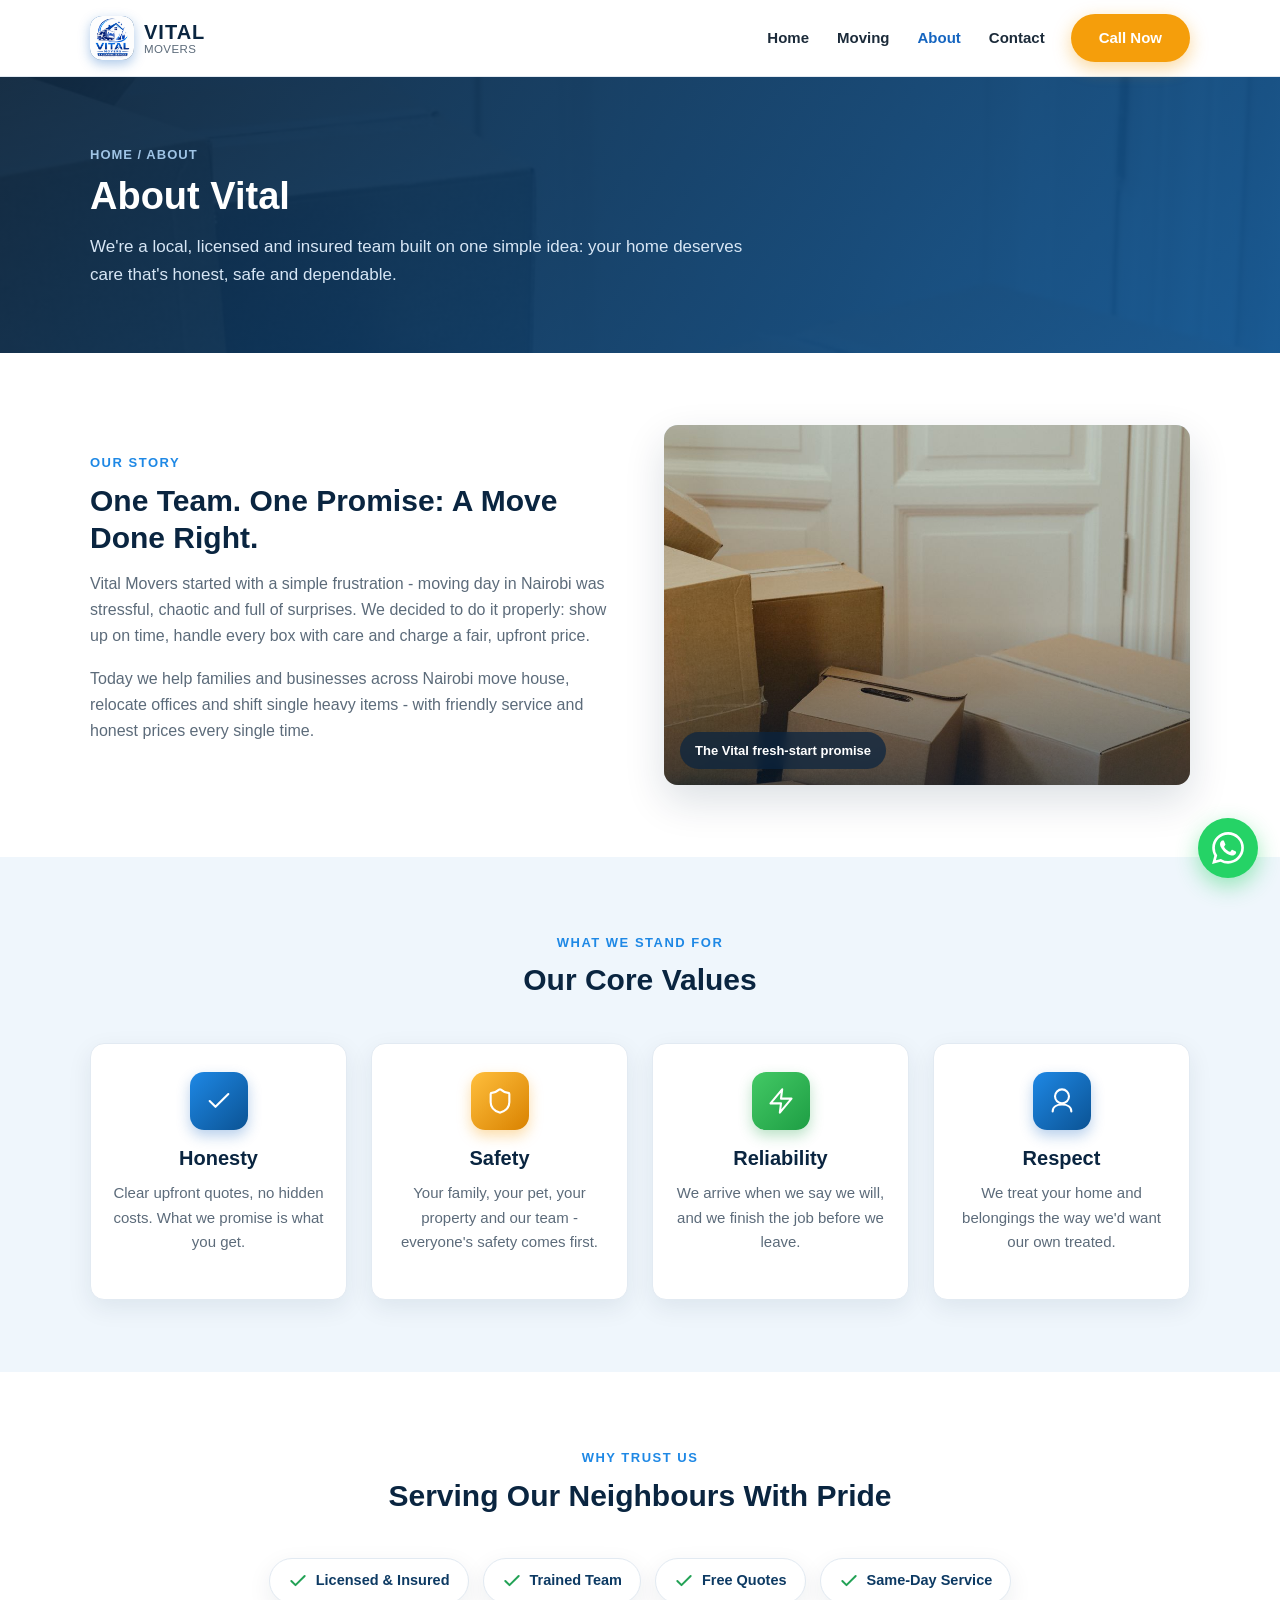
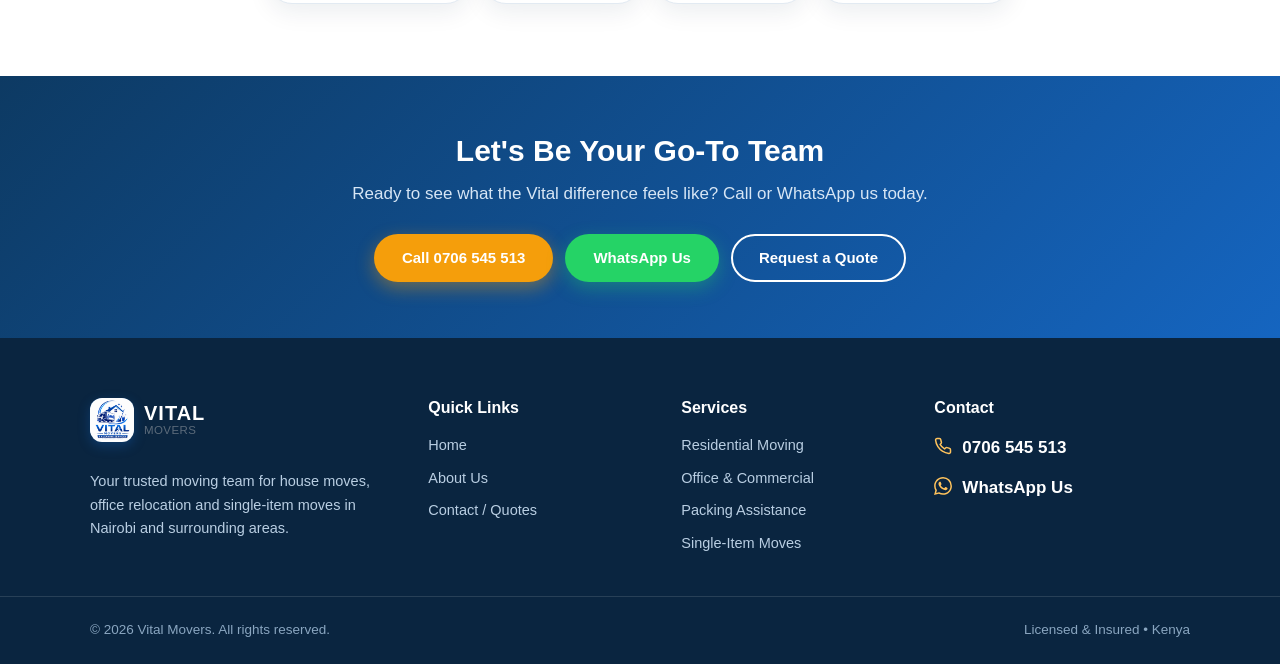
==== commit ffbdb4da: "Rebrand to Vital Movers: movers-only site, drop cleaning/fumigation/lawn pages" ====
--- a/about.html
+++ b/about.html
@@ -3,8 +3,8 @@
 <head>
   <meta charset="UTF-8" />
   <meta name="viewport" content="width=device-width, initial-scale=1.0" />
-  <title>About Us | Vital Movers &amp; Cleaning Services</title>
-  <meta name="description" content="Meet Vital Movers and Cleaning Services - a licensed and insured local team for moving, cleaning, fumigation and lawn care in Nairobi and surrounding areas. Call 0706 545 513." />
+  <title>About Us | Vital Movers</title>
+  <meta name="description" content="Meet Vital Movers - a licensed and insured local moving team for house moves, office relocation and single-item moves in Nairobi and surrounding areas. Call 0706 545 513." />
   <link rel="stylesheet" href="css/style.css" />
 </head>
 <body>
@@ -12,21 +12,18 @@
   <!-- ================= HEADER ================= -->
   <header class="site-header" id="site-header">
     <div class="container header-inner">
-      <a href="index.html" class="brand" aria-label="Vital Movers &amp; Cleaning Services - Home">
+      <a href="index.html" class="brand" aria-label="Vital Movers - Home">
         <span class="brand-mark">
-          <img src="img/logo.png" alt="Vital Movers &amp; Cleaning Services logo" />
+          <img src="img/logo.png" alt="Vital Movers logo" />
         </span>
         <span class="brand-text">
           <strong>VITAL</strong>
-          <span>Movers &amp; Cleaning</span>
+          <span>Movers</span>
         </span>
       </a>
       <nav class="main-nav" id="main-nav" aria-label="Main navigation">
         <a href="index.html">Home</a>
         <a href="moving.html">Moving</a>
-        <a href="cleaning.html">Cleaning</a>
-        <a href="fumigation.html">Fumigation</a>
-        <a href="lawn-mowing.html">Lawn Mowing</a>
         <a href="about.html" class="active">About</a>
         <a href="contact.html">Contact</a>
         <a href="tel:+254706545513" class="btn btn-gold nav-call">Call Now</a>
@@ -51,15 +48,15 @@
     <div class="container split">
       <div>
         <span class="eyebrow">Our Story</span>
-        <h2>One Team. Four Services. Total Peace of Mind.</h2>
+        <h2>One Team. One Promise: A Move Done Right.</h2>
         <p>
-          Vital Movers &amp; Cleaning Services started with a simple frustration - why should a
-          family have to juggle a mover, a cleaning company, a fumigation specialist and a
-          gardener separately? We decided to bring them all together under one roof.
+          Vital Movers started with a simple frustration - moving day in Nairobi was
+          stressful, chaotic and full of surprises. We decided to do it properly: show up
+          on time, handle every box with care and charge a fair, upfront price.
         </p>
         <p>
-          Today we help families and businesses in Nairobi move smoothly, live clean,
-          stay pest-free and keep their compounds well kept - with friendly service and fair
+          Today we help families and businesses across Nairobi move house, relocate
+          offices and shift single heavy items - with friendly service and honest
           prices every single time.
         </p>
       </div>
@@ -146,14 +143,14 @@
         <div>
           <a href="index.html" class="brand" style="margin-bottom:14px;">
             <span class="brand-mark">
-              <img src="img/logo.png" alt="Vital Movers &amp; Cleaning Services logo" />
+              <img src="img/logo.png" alt="Vital Movers logo" />
             </span>
             <span class="brand-text">
               <strong style="color:#fff;">VITAL</strong>
-              <span>Movers &amp; Cleaning</span>
+              <span>Movers</span>
             </span>
           </a>
-          <p style="margin-top:14px;font-size:14.5px;">Your one-stop team for moving, cleaning, fumigation and lawn care in Nairobi and surrounding areas.</p>
+          <p style="margin-top:14px;font-size:14.5px;">Your trusted moving team for house moves, office relocation and single-item moves in Nairobi and surrounding areas.</p>
         </div>
         <div>
           <h4>Quick Links</h4>
@@ -166,10 +163,10 @@
         <div>
           <h4>Services</h4>
           <ul class="footer-links">
-            <li><a href="moving.html">Moving</a></li>
-            <li><a href="cleaning.html">Cleaning</a></li>
-            <li><a href="fumigation.html">Fumigation</a></li>
-            <li><a href="lawn-mowing.html">Lawn Mowing</a></li>
+            <li><a href="moving.html">Residential Moving</a></li>
+            <li><a href="moving.html">Office &amp; Commercial</a></li>
+            <li><a href="moving.html">Packing Assistance</a></li>
+            <li><a href="moving.html">Single-Item Moves</a></li>
           </ul>
         </div>
         <div>
@@ -189,7 +186,7 @@
     </div>
     <div class="footer-bottom">
       <div class="container">
-        <span>© <span id="year"></span> Vital Movers &amp; Cleaning Services. All rights reserved.</span>
+        <span>© <span id="year"></span> Vital Movers. All rights reserved.</span>
         <span>Licensed &amp; Insured • Kenya</span>
       </div>
     </div>
--- a/css/style.css
+++ b/css/style.css
@@ -1,5 +1,5 @@
 /* ============================================================
-   Vital Movers & Cleaning Services
+   Vital Movers
    Shared stylesheet - Professional blue + white theme
    ============================================================ */
 
@@ -245,15 +245,6 @@
 }
 .page-hero.moving {
   background: linear-gradient(135deg, rgba(10, 37, 64, .93) 0%, rgba(11, 83, 148, .9) 100%), url("../img/moving.jpg") center / cover no-repeat;
-}
-.page-hero.cleaning {
-  background: linear-gradient(135deg, rgba(10, 37, 64, .9) 0%, rgba(21, 101, 192, .88) 100%), url("../img/cleaning.jpg") center / cover no-repeat;
-}
-.page-hero.fumigation {
-  background: linear-gradient(135deg, rgba(10, 37, 64, .9) 0%, rgba(30, 90, 110, .88) 100%), url("../img/fumigation.jpg") center / cover no-repeat;
-}
-.page-hero.lawn {
-  background: linear-gradient(135deg, rgba(10, 37, 64, .88) 0%, rgba(14, 88, 72, .86) 100%), url("../img/lawn.jpg") center / cover no-repeat;
 }
 .page-hero.about {
   background: linear-gradient(135deg, rgba(10, 37, 64, .92) 0%, rgba(11, 83, 148, .9) 100%), url("../img/moving-2.jpg") center / cover no-repeat;
